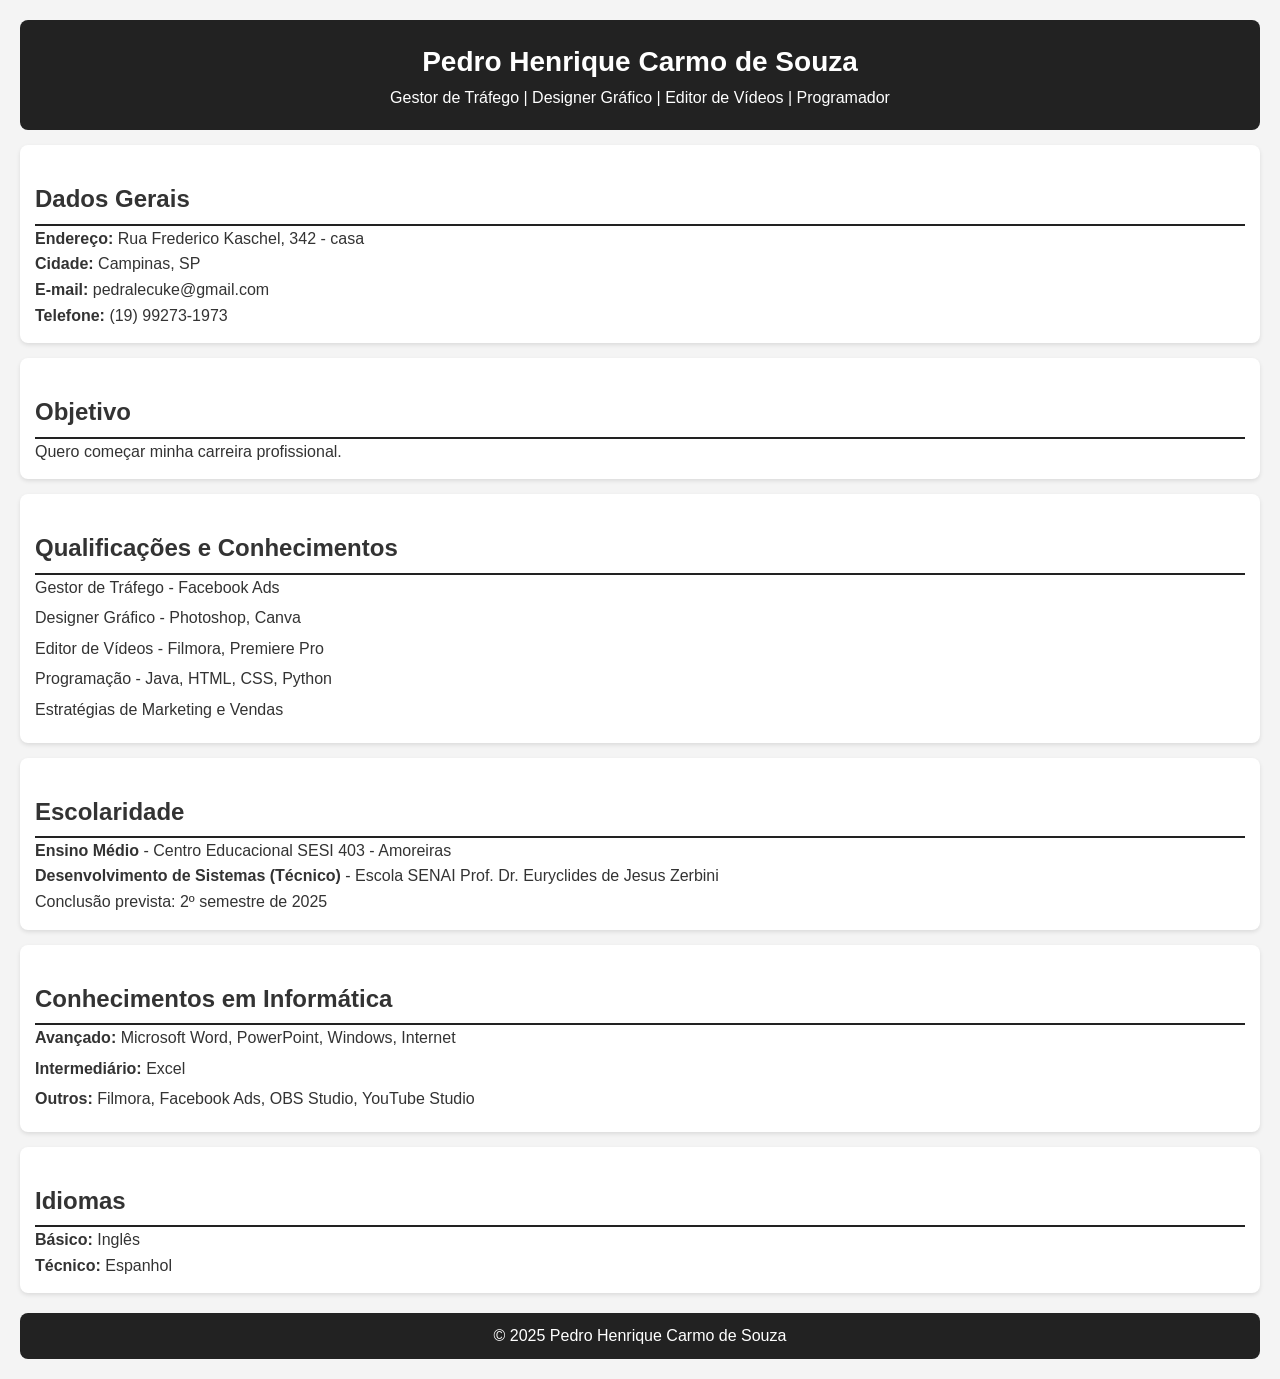
==== index.html @ 2c66c073 "Add files via upload" ====
<!DOCTYPE html>
<html lang="pt-BR">
<head>
    <meta charset="UTF-8">
    <meta name="viewport" content="width=device-width, initial-scale=1.0">
    <title>Currículo - Pedro Henrique</title>
    <link rel="stylesheet" href="style.css">
</head>
<body>
    <header>
        <h1>Pedro Henrique Carmo de Souza</h1>
        <p>Gestor de Tráfego | Designer Gráfico | Editor de Vídeos | Programador</p>
    </header>

    <section class="dados-gerais">
        <h2>Dados Gerais</h2>
        <p><strong>Endereço:</strong> Rua Frederico Kaschel, 342 - casa</p>
        <p><strong>Cidade:</strong> Campinas, SP</p>
        <p><strong>E-mail:</strong> pedralecuke@gmail.com</p>
        <p><strong>Telefone:</strong> (19) 99273-1973</p>
    </section>

    <section class="objetivo">
        <h2>Objetivo</h2>
        <p>Quero começar minha carreira profissional.</p>
    </section>

    <section class="qualificacoes">
        <h2>Qualificações e Conhecimentos</h2>
        <ul>
            <li>Gestor de Tráfego - Facebook Ads</li>
            <li>Designer Gráfico - Photoshop, Canva</li>
            <li>Editor de Vídeos - Filmora, Premiere Pro</li>
            <li>Programação - Java, HTML, CSS, Python</li>
            <li>Estratégias de Marketing e Vendas</li>
        </ul>
    </section>

    <section class="educacao">
        <h2>Escolaridade</h2>
        <p><strong>Ensino Médio</strong> - Centro Educacional SESI 403 - Amoreiras</p>
        <p><strong>Desenvolvimento de Sistemas (Técnico)</strong> - Escola SENAI Prof. Dr. Euryclides de Jesus Zerbini</p>
        <p>Conclusão prevista: 2º semestre de 2025</p>
    </section>

    <section class="informatica">
        <h2>Conhecimentos em Informática</h2>
        <ul>
            <li><strong>Avançado:</strong> Microsoft Word, PowerPoint, Windows, Internet</li>
            <li><strong>Intermediário:</strong> Excel</li>
            <li><strong>Outros:</strong> Filmora, Facebook Ads, OBS Studio, YouTube Studio</li>
        </ul>
    </section>

    <section class="idiomas">
        <h2>Idiomas</h2>
        <p><strong>Básico:</strong> Inglês</p>
        <p><strong>Técnico:</strong> Espanhol</p>
    </section>

    <footer>
        <p>&copy; 2025 Pedro Henrique Carmo de Souza</p>
    </footer>
</body>
</html>
---- style.css ----
* {
    margin: 0;
    padding: 0;
    box-sizing: border-box;
    font-family: Arial, sans-serif;
}

body {
    background-color: #f4f4f4;
    color: #333;
    line-height: 1.6;
    padding: 20px;
}

header {
    background: #222;
    color: #fff;
    padding: 20px;
    text-align: center;
    border-radius: 8px;
}

h1 {
    font-size: 28px;
}

h2 {
    margin-top: 20px;
    border-bottom: 2px solid #222;
    padding-bottom: 5px;
}

section {
    background: #fff;
    padding: 15px;
    margin-top: 15px;
    border-radius: 8px;
    box-shadow: 0 2px 4px rgba(0, 0, 0, 0.1);
}

ul {
    list-style-type: none;
}

ul li {
    margin-bottom: 5px;
}

footer {
    text-align: center;
    margin-top: 20px;
    padding: 10px;
    background: #222;
    color: #fff;
    border-radius: 8px;
}
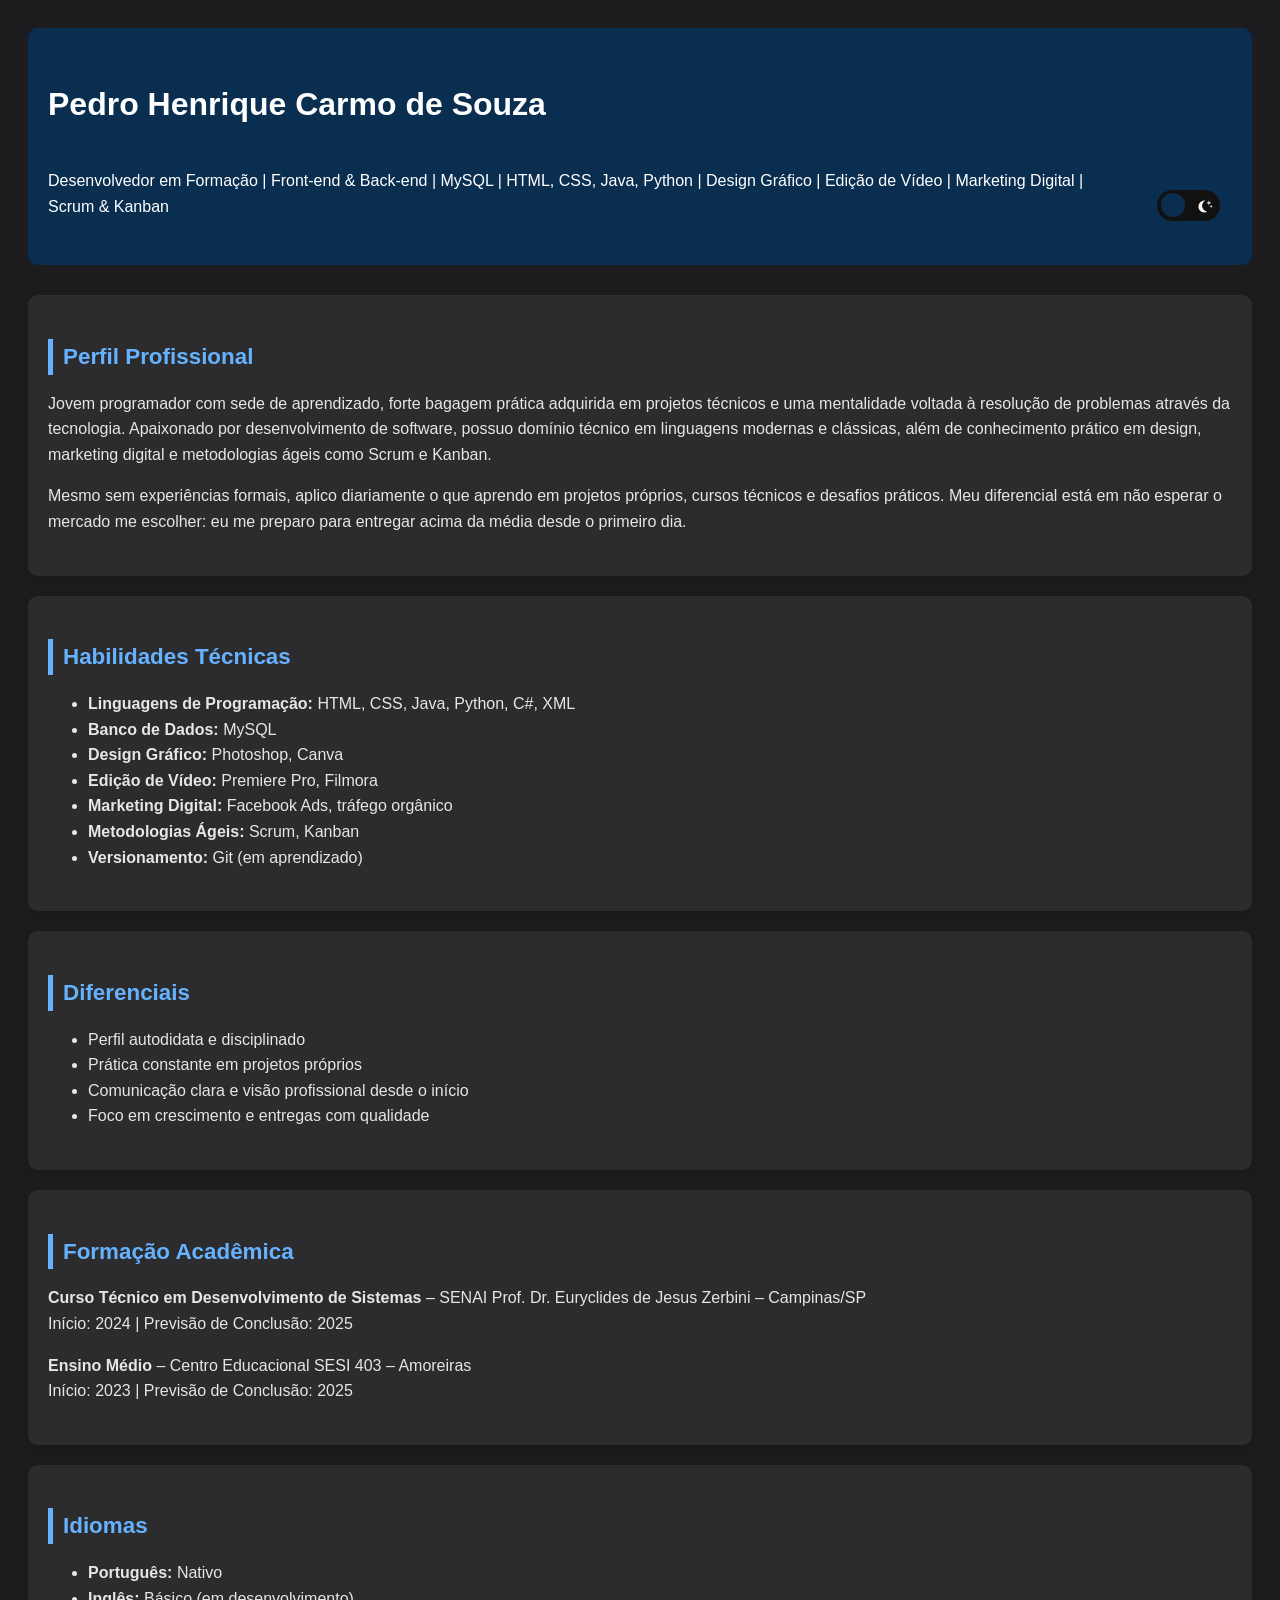
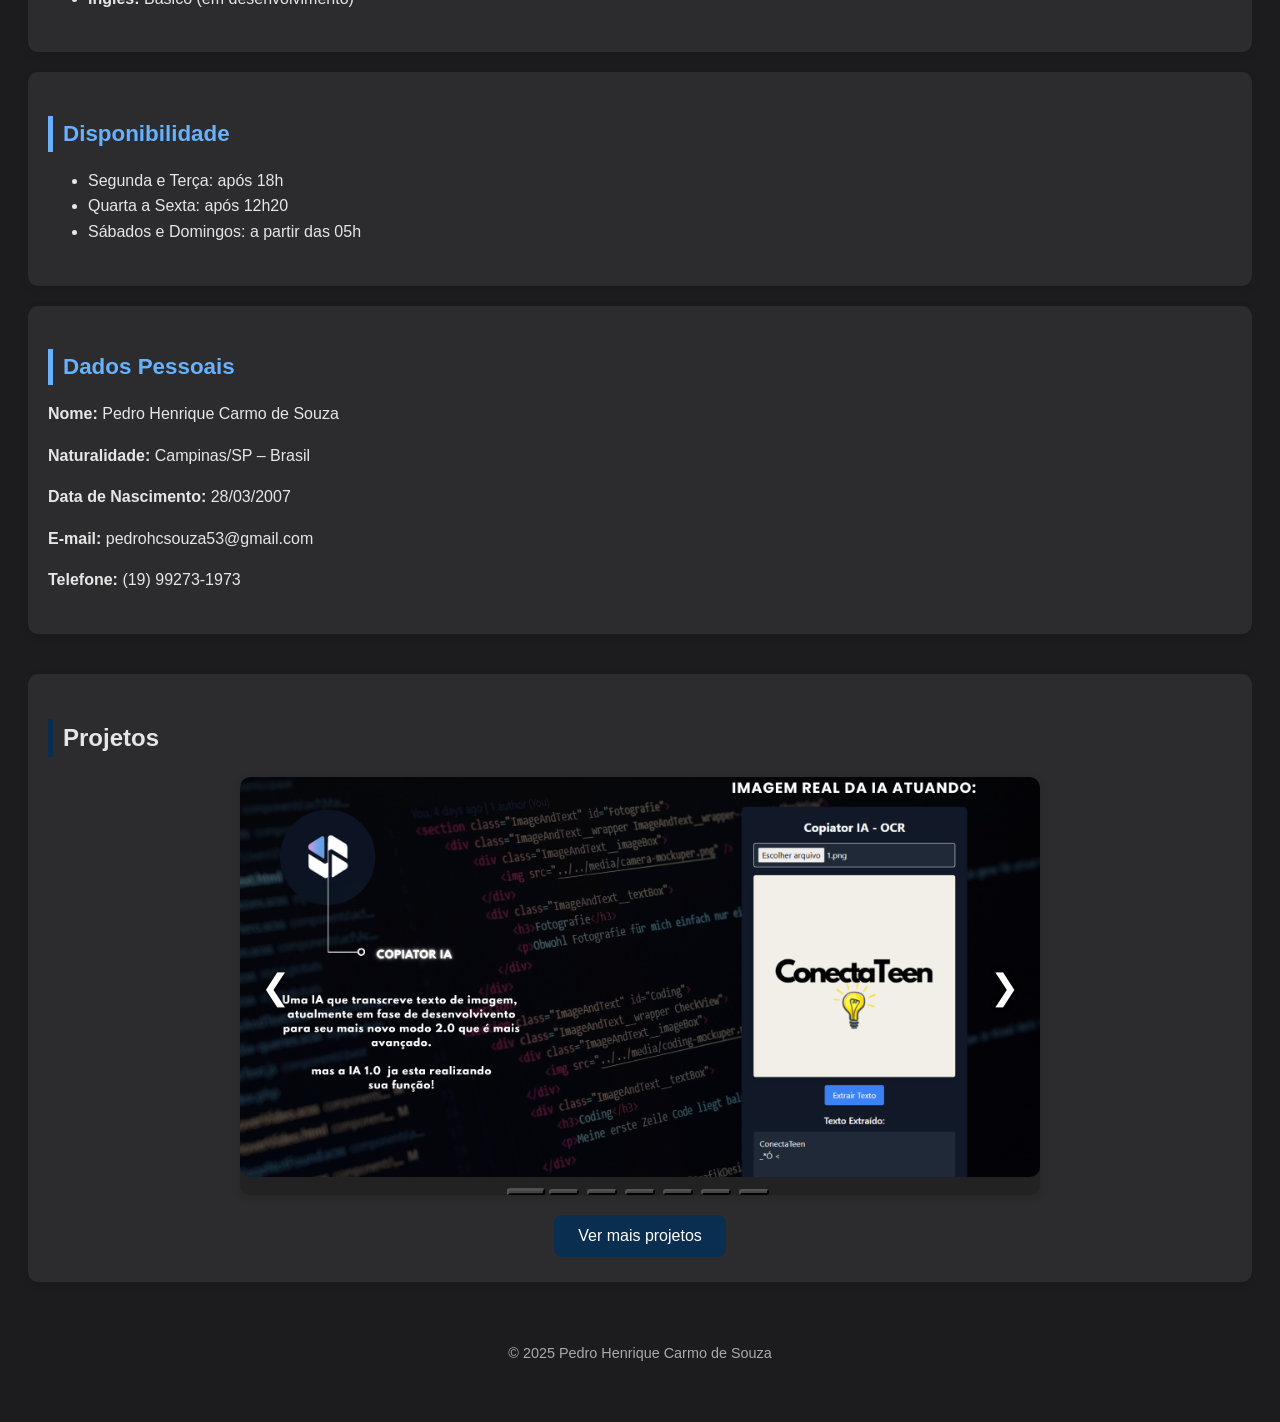
==== commit 613987f2: "Add files via upload" ====
--- a/index.html
+++ b/index.html
@@ -1,65 +1,121 @@
 <!DOCTYPE html>
 <html lang="pt-BR">
 <head>
-    <meta charset="UTF-8">
-    <meta name="viewport" content="width=device-width, initial-scale=1.0">
-    <title>Currículo - Pedro Henrique</title>
-    <link rel="stylesheet" href="style.css">
+  <meta charset="UTF-8">
+  <meta name="viewport" content="width=device-width, initial-scale=1.0">
+  <title>Currículo - Pedro Henrique</title>
+  <link rel="stylesheet" href="style.css">
+  <link rel="stylesheet" href="https://cdnjs.cloudflare.com/ajax/libs/font-awesome/6.5.0/css/all.min.css">
 </head>
+
 <body>
     <header>
         <h1>Pedro Henrique Carmo de Souza</h1>
-        <p>Gestor de Tráfego | Designer Gráfico | Editor de Vídeos | Programador</p>
+        <p>Desenvolvedor em Formação | Front-end & Back-end | MySQL | HTML, CSS, Java, Python | Design Gráfico | Edição de Vídeo | Marketing Digital | Scrum & Kanban</p>
     </header>
 
-    <section class="dados-gerais">
-        <h2>Dados Gerais</h2>
-        <p><strong>Endereço:</strong> Rua Frederico Kaschel, 342 - casa</p>
-        <p><strong>Cidade:</strong> Campinas, SP</p>
-        <p><strong>E-mail:</strong> pedralecuke@gmail.com</p>
+
+        <div class="toggle-switch" id="theme-toggle">
+          <div class="toggle-thumb"></div>
+          <img src="Sol.png" class="theme-icon" id="Sol-icon" alt="Ícone Sol" />
+          <img src="Lua.png" class="theme-icon" id="Lua-icon" alt="Ícone Lua" />
+        </div>
+
+    <section>
+        <h2>Perfil Profissional</h2>
+        <p>Jovem programador com sede de aprendizado, forte bagagem prática adquirida em projetos técnicos e uma mentalidade voltada à resolução de problemas através da tecnologia. Apaixonado por desenvolvimento de software, possuo domínio técnico em linguagens modernas e clássicas, além de conhecimento prático em design, marketing digital e metodologias ágeis como Scrum e Kanban.</p>
+        <p>Mesmo sem experiências formais, aplico diariamente o que aprendo em projetos próprios, cursos técnicos e desafios práticos. Meu diferencial está em não esperar o mercado me escolher: eu me preparo para entregar acima da média desde o primeiro dia.</p>
+    </section>
+
+    <section>
+        <h2>Habilidades Técnicas</h2>
+        <ul>
+            <li><strong>Linguagens de Programação:</strong> HTML, CSS, Java, Python, C#, XML</li>
+            <li><strong>Banco de Dados:</strong> MySQL</li>
+            <li><strong>Design Gráfico:</strong> Photoshop, Canva</li>
+            <li><strong>Edição de Vídeo:</strong> Premiere Pro, Filmora</li>
+            <li><strong>Marketing Digital:</strong> Facebook Ads, tráfego orgânico</li>
+            <li><strong>Metodologias Ágeis:</strong> Scrum, Kanban</li>
+            <li><strong>Versionamento:</strong> Git (em aprendizado)</li>
+        </ul>
+    </section>
+
+    <section>
+        <h2>Diferenciais</h2>
+        <ul>
+            <li>Perfil autodidata e disciplinado</li>
+            <li>Prática constante em projetos próprios</li>
+            <li>Comunicação clara e visão profissional desde o início</li>
+            <li>Foco em crescimento e entregas com qualidade</li>
+        </ul>
+    </section>
+
+    <section>
+        <h2>Formação Acadêmica</h2>
+        <p><strong>Curso Técnico em Desenvolvimento de Sistemas</strong> – SENAI Prof. Dr. Euryclides de Jesus Zerbini – Campinas/SP<br>Início: 2024 | Previsão de Conclusão: 2025</p>
+        <p><strong>Ensino Médio</strong> – Centro Educacional SESI 403 – Amoreiras<br>Início: 2023 | Previsão de Conclusão: 2025</p>
+    </section>
+
+    <section>
+        <h2>Idiomas</h2>
+        <ul>
+            <li><strong>Português:</strong> Nativo</li>
+            <li><strong>Inglês:</strong> Básico (em desenvolvimento)</li>
+        </ul>
+    </section>
+
+    <section>
+        <h2>Disponibilidade</h2>
+        <ul>
+            <li>Segunda e Terça: após 18h</li>
+            <li>Quarta a Sexta: após 12h20</li>
+            <li>Sábados e Domingos: a partir das 05h</li>
+        </ul>
+    </section>
+
+    <section>
+        <h2>Dados Pessoais</h2>
+        <p><strong>Nome:</strong> Pedro Henrique Carmo de Souza</p>
+        <p><strong>Naturalidade:</strong> Campinas/SP – Brasil</p>
+        <p><strong>Data de Nascimento:</strong> 28/03/2007</p>
+        <p><strong>E-mail:</strong> pedrohcsouza53@gmail.com</p>
         <p><strong>Telefone:</strong> (19) 99273-1973</p>
     </section>
 
-    <section class="objetivo">
-        <h2>Objetivo</h2>
-        <p>Quero começar minha carreira profissional.</p>
-    </section>
+<section id="projetos">
+  <h2>Projetos</h2>
 
-    <section class="qualificacoes">
-        <h2>Qualificações e Conhecimentos</h2>
-        <ul>
-            <li>Gestor de Tráfego - Facebook Ads</li>
-            <li>Designer Gráfico - Photoshop, Canva</li>
-            <li>Editor de Vídeos - Filmora, Premiere Pro</li>
-            <li>Programação - Java, HTML, CSS, Python</li>
-            <li>Estratégias de Marketing e Vendas</li>
-        </ul>
-    </section>
+  <div class="carousel">
+    <button class="carousel-button prev" aria-label="Anterior">&#10094;</button>
+    <button class="carousel-button next" aria-label="Próximo">&#10095;</button>
 
-    <section class="educacao">
-        <h2>Escolaridade</h2>
-        <p><strong>Ensino Médio</strong> - Centro Educacional SESI 403 - Amoreiras</p>
-        <p><strong>Desenvolvimento de Sistemas (Técnico)</strong> - Escola SENAI Prof. Dr. Euryclides de Jesus Zerbini</p>
-        <p>Conclusão prevista: 2º semestre de 2025</p>
-    </section>
+    <div class="carousel-track-container">
+      <div class="carousel-track">
+        <img src="1.png" alt="Projeto 1" class="carousel-image">
+        <img src="2.png" alt="Projeto 2" class="carousel-image">
+        <img src="3.png" alt="Projeto 3" class="carousel-image">
+        <img src="4.png" alt="Projeto 4" class="carousel-image">
+        <img src="5.png" alt="Projeto 5" class="carousel-image">
+        <img src="6.png" alt="Projeto 6" class="carousel-image">
+        <img src="7.png" alt="Projeto 7" class="carousel-image">
+        <!-- Mais imagens -->
+      </div>
+    </div>
 
-    <section class="informatica">
-        <h2>Conhecimentos em Informática</h2>
-        <ul>
-            <li><strong>Avançado:</strong> Microsoft Word, PowerPoint, Windows, Internet</li>
-            <li><strong>Intermediário:</strong> Excel</li>
-            <li><strong>Outros:</strong> Filmora, Facebook Ads, OBS Studio, YouTube Studio</li>
-        </ul>
-    </section>
+    <div class="carousel-nav">
+      <!-- Indicadores serão gerados pelo JS -->
+    </div>
+  </div>
 
-    <section class="idiomas">
-        <h2>Idiomas</h2>
-        <p><strong>Básico:</strong> Inglês</p>
-        <p><strong>Técnico:</strong> Espanhol</p>
-    </section>
+  <button id="btn-ver-mais">Ver mais projetos</button>
+</section>
+
+
 
     <footer>
         <p>&copy; 2025 Pedro Henrique Carmo de Souza</p>
     </footer>
+    <script src="script.js"></script>
 </body>
+
 </html>
--- a/style.css
+++ b/style.css
@@ -1,56 +1,391 @@
-* {
-    margin: 0;
-    padding: 0;
-    box-sizing: border-box;
-    font-family: Arial, sans-serif;
-}
-
+
+
+/* Ícones */
+i {
+    margin-right: 5px;
+    color: #0a2e50;
+}
+
+/* Responsivo */
+@media screen and (max-width: 768px) {
+    body {
+        padding: 10px;
+    }
+
+    header h1 {
+        font-size: 1.6em;
+    }
+
+    header p {
+        font-size: 0.95em;
+    }
+
+    section h2 {
+        font-size: 1.2em;
+    }
+}
+/* TROCA DE TEMA BOTÃO
+
+/* BOTÃO DE TEMA */
+/* BOTÃO SWITCH TEMA - estilo Allures */
+.toggle-switch {
+    position: fixed;              /* Fixa na tela, independente do scroll */
+
+    top: 190px;
+    right: 60px;
+    z-index: 1000; /* garante ficar acima de outros elementos */
+
+    width: 55px;
+    height: 23px;
+    border-radius: 999px;
+    background-color: #111;
+    display: flex;
+    align-items: center;
+    padding: 4px;
+    cursor: pointer;
+    justify-content: space-between;
+    transition: background 0.3s;
+
+    /* Impede bugs visuais e interações estranhas */
+    user-select: none;
+    -webkit-user-drag: none;
+    pointer-events: auto;
+    will-change: transform;
+    backface-visibility: hidden;
+    -webkit-backface-visibility: hidden;
+    transform: translateZ(0);
+}
+
+
+
+/* Bolinha que se move */
+.toggle-thumb {
+    position: fixed;
+    z-index: 1000; /* garante ficar acima de outros elementos */
+    width: 24px;
+    height: 24px;
+    background-color: #0a2e50;
+    border-radius: 50%;
+    position: absolute;
+    left: 4px;
+    top: 3px;
+    transition: all 0.3s ease;
+   
+    
+}
+
+.theme-icon {
+    height: 20px;
+    width: 20px;
+    object-fit: contain;
+    z-index: 1;
+}
+
+#Sol-icon {
+    margin-right: 6px;
+}
+
+#Lua-icon {
+    margin-left: 6px;
+}
+
+/* === TEMA PADRÃO === */
 body {
-    background-color: #f4f4f4;
-    color: #333;
+    background-color: #1c1c1e;
+    color: #e6e6e6;
+    font-family: "Segoe UI", Tahoma, Geneva, Verdana, sans-serif;
+    transition: background-color 0.3s, color 0.3s;
     line-height: 1.6;
     padding: 20px;
 }
 
 header {
-    background: #222;
-    color: #fff;
-    padding: 20px;
-    text-align: center;
-    border-radius: 8px;
-}
-
-h1 {
-    font-size: 28px;
-}
-
-h2 {
-    margin-top: 20px;
-    border-bottom: 2px solid #222;
-    padding-bottom: 5px;
-}
-
+  background-color: #0a2e50;
+  color: #fff;
+  padding: 30px 20px;
+  border-radius: 10px;
+  margin-bottom: 30px;
+
+  display: flex;
+  flex-direction: column;
+  position: relative; /* para posicionar o botão absoluto dentro do header */
+}
+
+/* Conteúdo do header (título e parágrafo) */
+header h1,
+header p {
+  margin-right: 100px; /* espaço para o botão */
+  max-width: 100%;
+}
+
+
+/* Seções */
 section {
-    background: #fff;
-    padding: 15px;
-    margin-top: 15px;
-    border-radius: 8px;
-    box-shadow: 0 2px 4px rgba(0, 0, 0, 0.1);
-}
-
-ul {
-    list-style-type: none;
-}
-
-ul li {
-    margin-bottom: 5px;
+    background-color: #2c2c2e;
+    color: #e6e6e6;
+    padding: 25px 20px;
+    margin-bottom: 20px;
+    border-radius: 10px;
+    box-shadow: 0px 3px 10px rgba(0,0,0,0.1);
+    transition: background 0.3s, color 0.3s;
+}
+
+section h2 {
+    font-size: 1.4em;
+    margin-bottom: 15px;
+    color: #66b2ff;
+    border-left: 5px solid #66b2ff;
+    padding-left: 10px;
 }
 
 footer {
     text-align: center;
-    margin-top: 20px;
-    padding: 10px;
-    background: #222;
-    color: #fff;
-    border-radius: 8px;
-}
+    margin-top: 30px;
+    padding: 15px;
+    font-size: 0.9em;
+    color: #aaa;
+}
+
+/* === TEMA CLARO MANUAL === */
+body.light-mode {
+    background-color: #f4f4f4;
+    color: #111;
+}
+
+body.light-mode section {
+    background-color: #ffffff;
+    color: #111;
+    box-shadow: 0 2px 5px rgba(0, 0, 0, 0.05);
+}
+
+body.light-mode section h2 {
+    color: #0a2e50;
+    border-left-color: #0a2e50;
+}
+
+body.light-mode footer {
+    color: #555;
+}
+
+body.light-mode .toggle-switch {
+    background-color: #e0e0e0;
+}
+
+body.light-mode .toggle-thumb {
+    left: 34px;
+}
+
+
+/* CARROSEL DE PROJETOS*/
+
+#projetos {
+  margin-top: 40px;
+}
+
+#projetos h2 {
+  margin-bottom: 20px;
+  color: inherit;
+  border-left: 5px solid #0a2e50;
+  padding-left: 10px;
+  font-size: 1.5em;
+  user-select: none;
+}
+
+.carousel {
+  position: relative;
+  max-width: 800px;
+  margin: 0 auto 20px auto;
+  border-radius: 10px;
+  overflow: hidden;
+  box-shadow: 0 2px 8px rgba(0,0,0,0.15);
+  background-color: #222;
+}
+
+.carousel-track-container {
+  overflow: hidden;
+  width: 100%;
+}
+
+.carousel-track {
+  display: flex;
+  transition: transform 0.6s ease-in-out;
+}
+
+.carousel-image {
+  width: 100%;
+  flex-shrink: 0;
+  object-fit: cover;
+  height: 400px;
+  user-select: none;
+  border-radius: 10px;
+}
+
+/* Botões das setas sem fundo, só as setinhas */
+.carousel-button {
+  position: absolute;
+  top: 50%;
+  transform: translateY(-50%);
+  background: transparent;
+  border: none;
+  color: white;
+  font-size: 2.2em;
+  cursor: pointer;
+  padding: 0 6px;
+  user-select: none;
+  transition: color 0.3s;
+  text-shadow: 0 0 5px rgba(0,0,0,0.7);
+  z-index: 10;
+}
+
+.carousel-button:hover {
+  color: #66b2ff;
+}
+
+.carousel-button.prev {
+  left: 15px;
+}
+
+.carousel-button.next {
+  right: 15px;
+}
+
+/* Indicadores: barras finas arredondadas */
+
+.carousel-nav {
+  text-align: center;
+  margin-top: 12px;
+  user-select: none;
+  display: flex;
+  justify-content: center;
+  gap: 8px;
+}
+
+.carousel-indicator {
+  width: 30px;
+  height: 6px;
+  background-color: #444444; /* cor única sólida */
+  border-radius: 10px;
+  cursor: pointer;
+  transition: transform 0.3s;
+  display: inline-block;
+}
+
+.carousel-indicator.active {
+  transform: scale(1.3);
+}
+
+/* Botão ver mais */
+#btn-ver-mais {
+  display: block;
+  margin: 0 auto;
+  padding: 12px 24px;
+  background-color: #0a2e50;
+  color: white;
+  border: none;
+  border-radius: 8px;
+  font-size: 1em;
+  cursor: pointer;
+  transition: background-color 0.3s;
+}
+
+#btn-ver-mais:hover {
+  background-color: #07305c;
+}
+
+/* Responsividade */
+@media (max-width: 768px) {
+  .carousel-image {
+    height: 250px;
+  }
+}
+
+@media (max-width: 480px) {
+  .carousel-image {
+    height: 180px;
+  }
+
+  .carousel-button {
+    font-size: 1.5em;
+    padding: 4px 10px;
+  }
+}
+
+/* ========== MELHORIAS DE RESPONSIVIDADE E TOUCH ========== */
+
+/* Touch-friendly: aumenta área de clique dos botões/carrossel */
+button,
+.carousel-button,
+.toggle-switch {
+  touch-action: manipulation;
+  -webkit-tap-highlight-color: transparent; /* Remove aquele flash chato no Android */
+}
+
+/* Otimiza fontes e espaçamento em telas menores */
+@media screen and (max-width: 600px) {
+  body {
+    font-size: 15px;
+  }
+
+  header h1 {
+    font-size: 1.4em;
+  }
+
+  header p {
+    font-size: 0.9em;
+  }
+
+  section h2 {
+    font-size: 1.1em;
+  }
+
+  #btn-ver-mais {
+    width: 100%;
+    font-size: 0.95em;
+    padding: 10px 20px;
+  }
+
+  .carousel-indicator {
+    width: 20px;
+    height: 5px;
+  }
+}
+
+/* Tablets em modo retrato */
+@media screen and (min-width: 601px) and (max-width: 1024px) {
+  header h1 {
+    font-size: 1.8em;
+  }
+
+  header p {
+    font-size: 1em;
+  }
+
+  section h2 {
+    font-size: 1.3em;
+  }
+
+  #btn-ver-mais {
+    font-size: 1em;
+  }
+}
+
+/* Garante que o toggle de tema não fique fora da tela em telas pequenas */
+@media screen and (max-width: 480px) {
+  .toggle-switch {
+    top: 140px;
+    right: 20px;
+    width: 50px;
+    height: 22px;
+  }
+
+  .toggle-thumb {
+    width: 22px;
+    height: 22px;
+    top: 2px;
+  }
+
+  #Sol-icon, #Lua-icon {
+    width: 16px;
+    height: 16px;
+  }
+}
